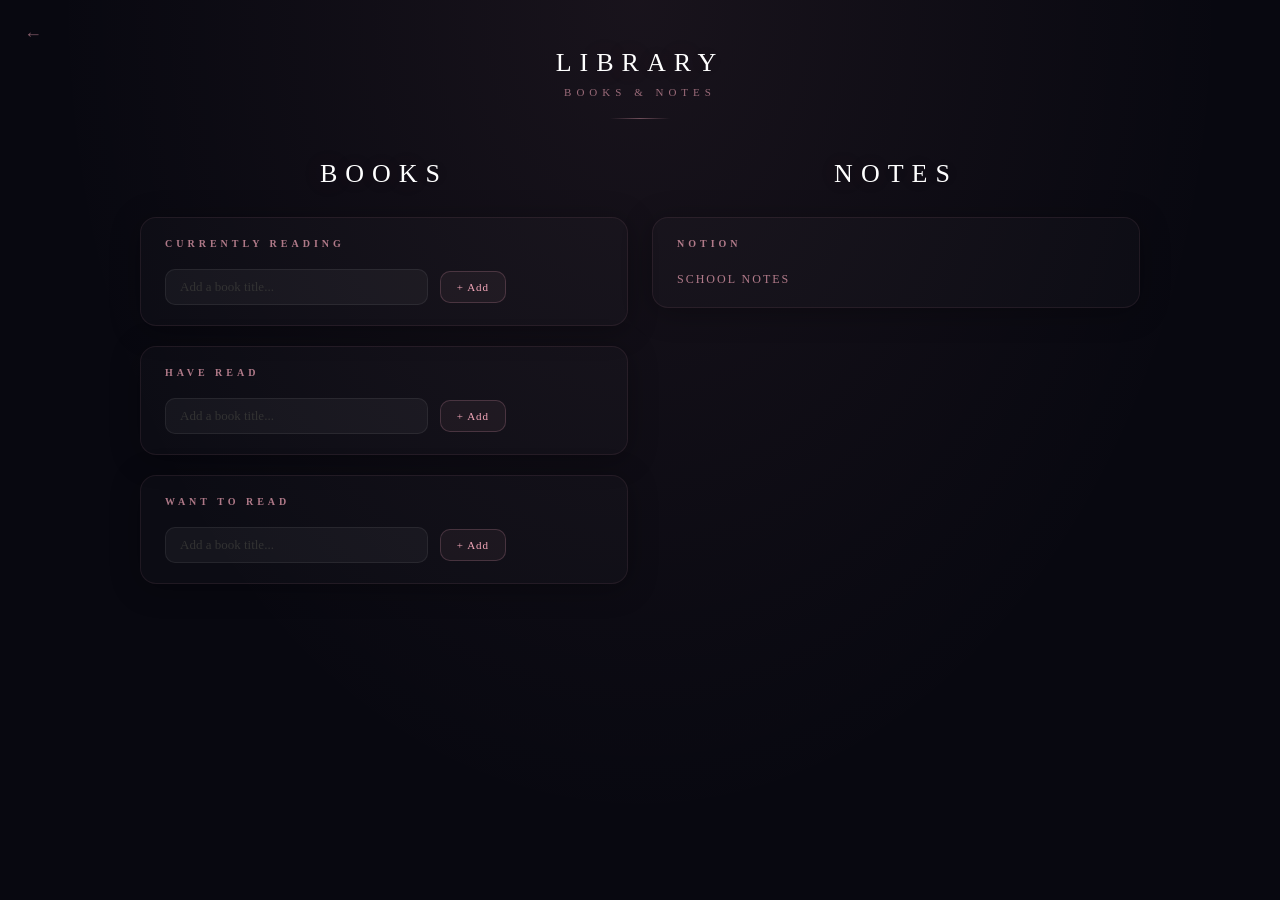
==== library.html @ 16896253 "first commit" ====
<!DOCTYPE html>
<html lang="en">
<head>
  <meta charset="UTF-8">
  <title>Notes & Reads</title>
  <link rel="stylesheet" href="library.css">
  <style>.back-btn{position:fixed;top:1.5rem;left:1.5rem;color:#f4a7b9;font-size:18px;text-decoration:none;opacity:.5;transition:opacity .25s,text-shadow .25s;z-index:100;letter-spacing:1px;}.back-btn:hover{opacity:1;text-shadow:0 0 12px rgba(244,167,185,0.6);}</style>
</head>
<body>

  <a href="main.html" class="back-btn">&#8592;</a>

  <div style="text-align:center;margin-bottom:2.5rem;">
    <h2>LIBRARY</h2>
    <p class="library-subtitle">Books & Notes</p>
    <div class="divider"></div>
  </div>

  <div class="library-container">
    
    <div class="books-section">
      <h2>Books</h2>

      <div class="currently-reading">
        <h3>Currently Reading</h3>
        <input type = "text" id= "reading-input" placeholder = "Add a book title..."/>
        <button onclick="addBook('reading')">+ Add</button>
        <div id="reading-list"></div>
      </div>

      <div class="have-read">
        <h3>Have Read</h3>
        <input type="text" id="read-input" placeholder="Add a book title..." />
        <button onclick="addBook('read')">+ Add</button>
        <div id="read-list"></div>
      </div>

      <div class="want-to-read">
        <h3>Want to Read</h3>
        <input type="text" id="want-input" placeholder="Add a book title..." />
        <button onclick="addBook('want')">+ Add</button>
        <div id="want-list"></div>
      </div>
    </div>

    <div class="notes-section">
    <h2>Notes</h2>

    <div class="notion-link"> 
    <h3>Notion</h3>
    <a href="https://www.notion.so/SEMESTER-2-2f2e0cf489b180d78055c2638e5dca19" target="_blank" rel="noreferrer">SCHOOL NOTES</a>
    </div>

    </div>

  </div>
<script src="library.js"> </script>
</body>
</html>
---- library.css ----
* {
    margin: 0;
    padding: 0;
    box-sizing: border-box;
}

body {
    background-color: #080810;
    background-image: radial-gradient(ellipse at 50% 0%, rgba(244,167,185,0.07) 0%, transparent 65%);
    font-family: Georgia, serif;
    color: white;
    min-height: 100vh;
    padding: 3rem 2rem;
}

h2 {
    font-size: 26px;
    letter-spacing: 8px;
    text-transform: uppercase;
    text-align: center;
    font-weight: 400;
    margin-bottom: 0.5rem;
    text-shadow: 0 0 40px rgba(244,167,185,0.15);
    color: white;
}

.library-subtitle {
    font-size: 11px;
    color: #f4a7b9;
    letter-spacing: 5px;
    text-transform: uppercase;
    text-align: center;
    margin-bottom: 1.25rem;
    opacity: 0.6;
}

.divider {
    width: 60px;
    height: 1px;
    background: linear-gradient(to right, transparent, #f4a7b966, transparent);
    margin: 0 auto 2.5rem;
}

h3 {
    font-size: 10px;
    color: #f4a7b9;
    letter-spacing: 4px;
    text-transform: uppercase;
    margin-bottom: 1.25rem;
    opacity: 0.7;
}

/* Layout */
.library-container {
    display: flex;
    gap: 1.5rem;
    max-width: 1000px;
    margin: 0 auto;
}

.books-section {
    flex: 1;
    display: flex;
    flex-direction: column;
    gap: 1.25rem;
}

.notes-section {
    flex: 1;
    display: flex;
    flex-direction: column;
    gap: 1.25rem;
}

.currently-reading,
.have-read,
.want-to-read,
.notion-link,
.quick-notes {
    background: rgba(255,255,255,0.02);
    border: 1px solid rgba(244,167,185,0.08);
    border-radius: 16px;
    padding: 1.25rem 1.5rem;
    box-shadow: 0 4px 30px rgba(0,0,0,0.3);
}

/* Book rows */
#reading-list div,
#read-list div,
#want-list div {
    display: flex;
    justify-content: space-between;
    align-items: center;
    padding: 8px 0;
    border-bottom: 1px solid rgba(255,255,255,0.04);
    font-size: 13px;
    color: #ccc;
}

/* Inputs */
input[type="text"] {
    background: rgba(255,255,255,0.04);
    border: 1px solid rgba(255,255,255,0.07);
    border-radius: 10px;
    padding: 9px 14px;
    color: #e8e8e8;
    font-family: Georgia, serif;
    font-size: 13px;
    outline: none;
    width: 60%;
    transition: border-color 0.2s, box-shadow 0.2s;
}

input[type="text"]::placeholder { color: #333; }

input[type="text"]:focus {
    border-color: rgba(244,167,185,0.35);
    box-shadow: 0 0 0 3px rgba(244,167,185,0.06);
}

/* Buttons */
button {
    background: rgba(244,167,185,0.05);
    border: 1px solid rgba(244,167,185,0.2);
    border-radius: 10px;
    color: #f4a7b9;
    padding: 9px 16px;
    font-size: 11px;
    cursor: pointer;
    font-family: Georgia, serif;
    letter-spacing: 1px;
    transition: background 0.2s, box-shadow 0.2s, border-color 0.2s;
    margin-left: 8px;
}

button:hover {
    background: rgba(244,167,185,0.12);
    border-color: rgba(244,167,185,0.4);
    box-shadow: 0 0 14px rgba(244,167,185,0.12);
}

/* Notion link */
.notion-link a {
    font-size: 12px;
    color: #f4a7b9;
    letter-spacing: 2px;
    text-decoration: none;
    opacity: 0.7;
    text-transform: uppercase;
    transition: opacity 0.2s;
}

.notion-link a:hover { opacity: 1; }
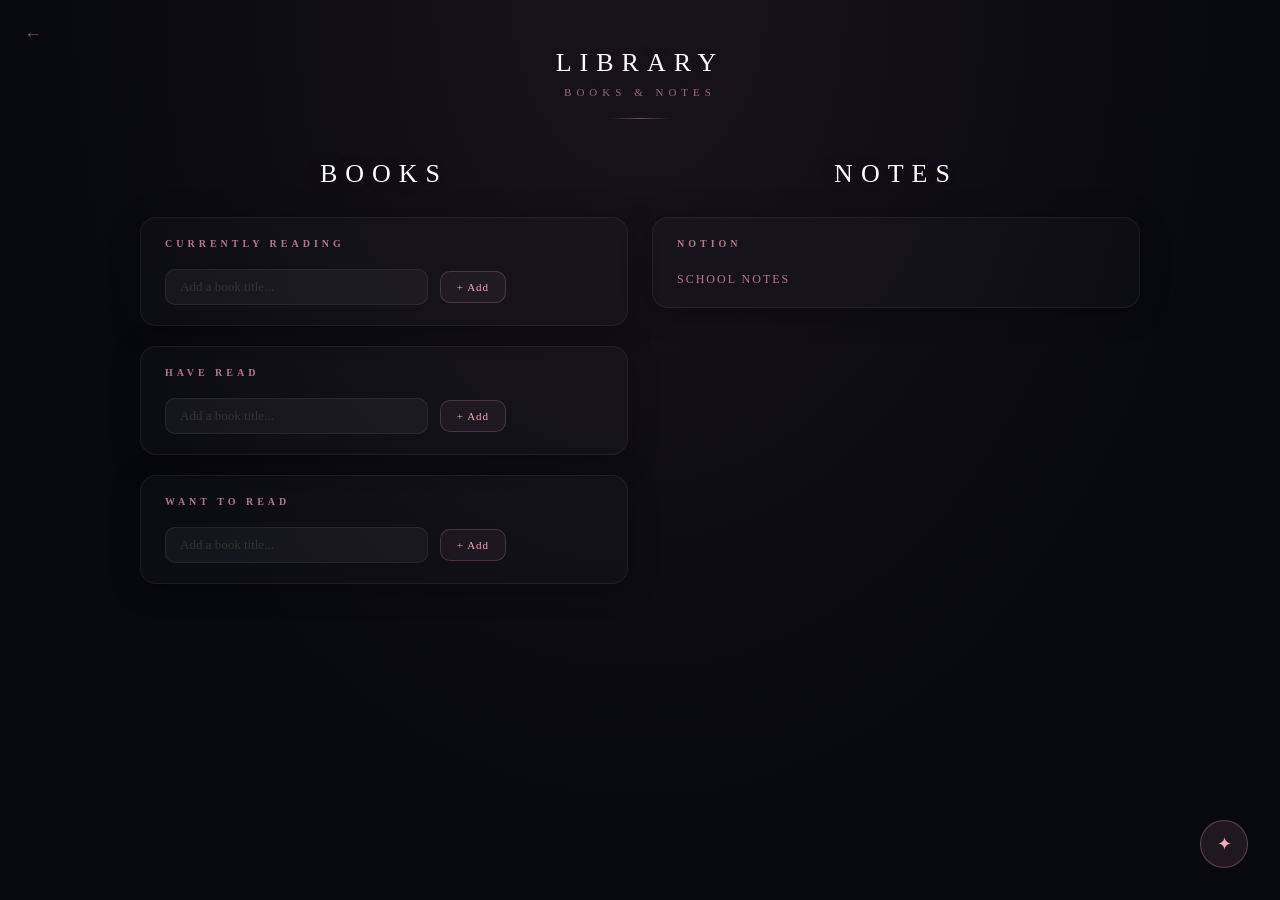
==== commit 624b494f: "add AI chat assistant" ====
--- a/library.html
+++ b/library.html
@@ -4,6 +4,7 @@
   <meta charset="UTF-8">
   <title>Notes & Reads</title>
   <link rel="stylesheet" href="library.css">
+  <link rel="stylesheet" href="chat.css">
   <style>.back-btn{position:fixed;top:1.5rem;left:1.5rem;color:#f4a7b9;font-size:18px;text-decoration:none;opacity:.5;transition:opacity .25s,text-shadow .25s;z-index:100;letter-spacing:1px;}.back-btn:hover{opacity:1;text-shadow:0 0 12px rgba(244,167,185,0.6);}</style>
 </head>
 <body>
@@ -54,6 +55,7 @@
     </div>
 
   </div>
-<script src="library.js"> </script>
+<script src="library.js"></script>
+<script src="chat.js"></script>
 </body>
 </html>
--- a/chat.css
+++ b/chat.css
@@ -0,0 +1,126 @@
+#chat-bubble {
+    position: fixed;
+    bottom: 2rem;
+    right: 2rem;
+    width: 48px;
+    height: 48px;
+    background: rgba(244,167,185,0.1);
+    border: 1px solid rgba(244,167,185,0.3);
+    border-radius: 50%;
+    display: flex;
+    align-items: center;
+    justify-content: center;
+    font-size: 18px;
+    color: #f4a7b9;
+    cursor: pointer;
+    z-index: 999;
+    transition: background 0.2s, box-shadow 0.2s;
+}
+
+#chat-bubble:hover {
+    background: rgba(244,167,185,0.2);
+    box-shadow: 0 0 20px rgba(244,167,185,0.2);
+}
+
+#chat-panel {
+    display: none;
+    flex-direction: column;
+    position: fixed;
+    bottom: 5.5rem;
+    right: 2rem;
+    width: 320px;
+    height: 420px;
+    background: #0d0d14;
+    border: 1px solid rgba(244,167,185,0.15);
+    border-radius: 16px;
+    box-shadow: 0 8px 40px rgba(0,0,0,0.5), 0 0 30px rgba(244,167,185,0.05);
+    z-index: 999;
+    overflow: hidden;
+}
+
+#chat-header {
+    display: flex;
+    justify-content: space-between;
+    align-items: center;
+    padding: 1rem 1.25rem;
+    border-bottom: 1px solid rgba(255,255,255,0.05);
+    font-size: 11px;
+    letter-spacing: 3px;
+    text-transform: uppercase;
+    color: #f4a7b9;
+}
+
+#chat-messages {
+    flex: 1;
+    overflow-y: auto;
+    padding: 1rem;
+    display: flex;
+    flex-direction: column;
+    gap: 8px;
+    scrollbar-width: thin;
+    scrollbar-color: #1e1e1e transparent;
+}
+
+.chat-msg {
+    font-size: 13px;
+    line-height: 1.5;
+    padding: 8px 12px;
+    border-radius: 10px;
+    max-width: 85%;
+    word-wrap: break-word;
+}
+
+.chat-user {
+    background: rgba(244,167,185,0.1);
+    border: 1px solid rgba(244,167,185,0.15);
+    color: #e8e8e8;
+    align-self: flex-end;
+}
+
+.chat-ai {
+    background: rgba(255,255,255,0.03);
+    border: 1px solid rgba(255,255,255,0.07);
+    color: #bbb;
+    align-self: flex-start;
+}
+
+#chat-input-area {
+    display: flex;
+    gap: 8px;
+    padding: 0.75rem 1rem;
+    border-top: 1px solid rgba(255,255,255,0.05);
+}
+
+#chat-input {
+    flex: 1;
+    background: rgba(255,255,255,0.04);
+    border: 1px solid rgba(255,255,255,0.07);
+    border-radius: 8px;
+    padding: 8px 12px;
+    color: #e8e8e8;
+    font-family: Georgia, serif;
+    font-size: 13px;
+    outline: none;
+}
+
+#chat-input:focus {
+    border-color: rgba(244,167,185,0.35);
+    box-shadow: 0 0 0 3px rgba(244,167,185,0.06);
+}
+
+#chat-input::placeholder { color: #333; }
+
+#chat-input-area button {
+    background: rgba(244,167,185,0.1);
+    border: 1px solid rgba(244,167,185,0.25);
+    border-radius: 8px;
+    color: #f4a7b9;
+    padding: 8px 12px;
+    font-size: 14px;
+    cursor: pointer;
+    transition: background 0.2s;
+}
+
+#chat-input-area button:hover {
+    background: rgba(244,167,185,0.2);
+}
